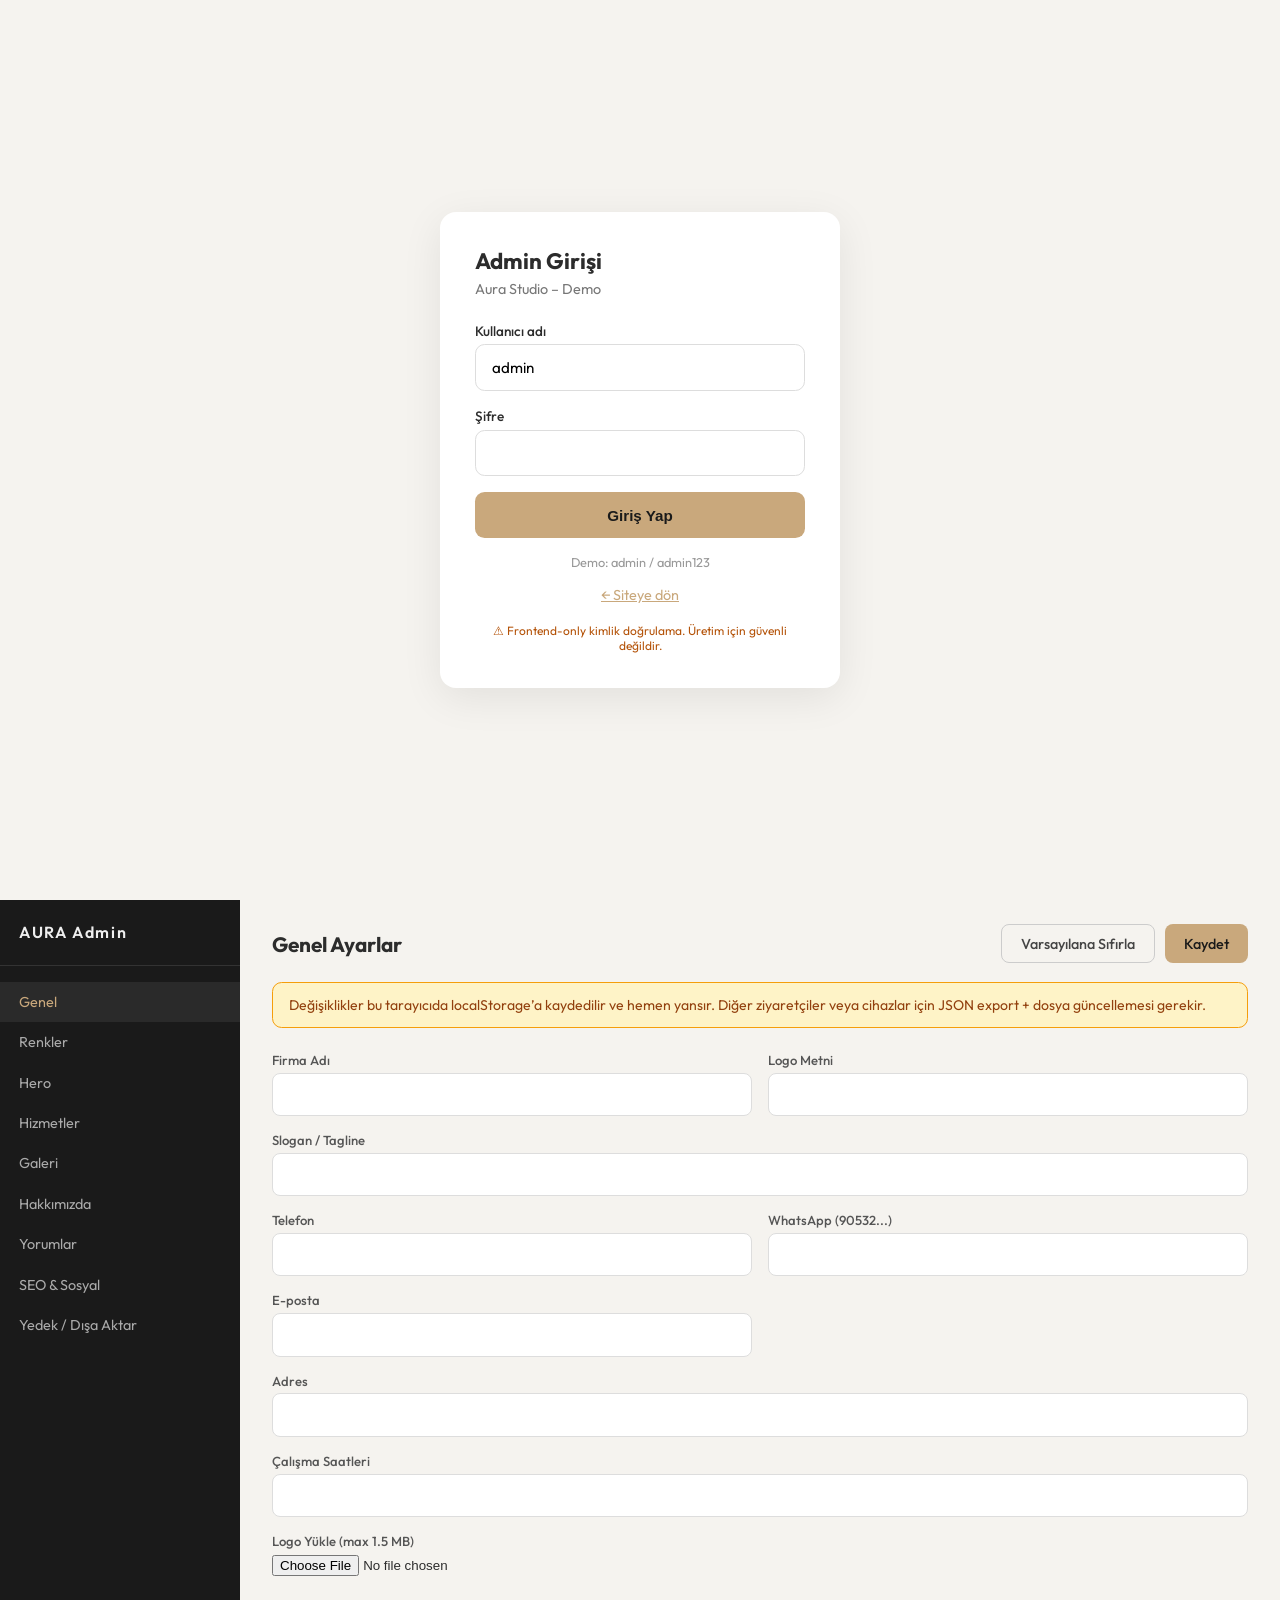
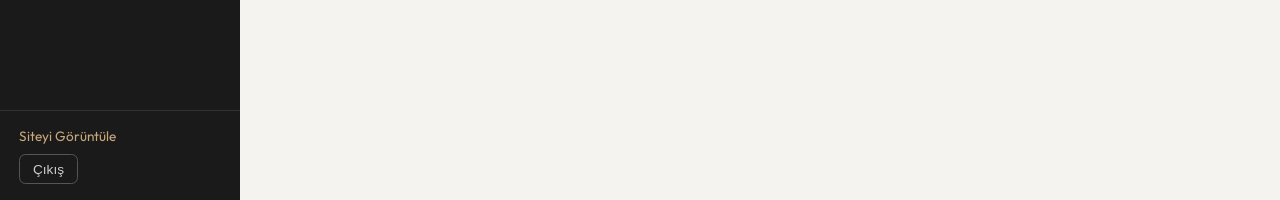
==== admin/index.html @ b30718fa "Initial: Modern beauty studio (blush/plum) + admin panel" ====
<!DOCTYPE html>
<html lang="tr">
<head>
  <meta charset="UTF-8">
  <meta name="viewport" content="width=device-width, initial-scale=1.0">
  <title>Admin | Aura Studio</title>
  <link href="https://fonts.googleapis.com/css2?family=Outfit:wght@400;500;600&display=swap" rel="stylesheet">
  <link rel="stylesheet" href="../assets/css/admin.css">
</head>
<body>
  <div id="login-screen" class="login-screen">
    <div class="login-box">
      <h1>Admin Girişi</h1>
      <p class="sub">Aura Studio – Demo</p>
      <div id="login-error" class="error" hidden></div>
      <form id="login-form">
        <label>Kullanıcı adı</label>
        <input type="text" id="login-user" value="admin" required>
        <label>Şifre</label>
        <input type="password" id="login-pass" required>
        <button type="submit">Giriş Yap</button>
      </form>
      <p class="hint">Demo: admin / admin123</p>
      <a href="../index.html" class="back-link">← Siteye dön</a>
      <p class="security-note">⚠ Frontend-only kimlik doğrulama. Üretim için güvenli değildir.</p>
    </div>
  </div>

  <div id="dashboard" class="dashboard" hidden>
    <aside class="sidebar">
      <div class="sidebar-brand">AURA Admin</div>
      <nav class="sidebar-nav">
        <button data-tab="general" class="active">Genel</button>
        <button data-tab="colors">Renkler</button>
        <button data-tab="hero">Hero</button>
        <button data-tab="services">Hizmetler</button>
        <button data-tab="gallery">Galeri</button>
        <button data-tab="about">Hakkımızda</button>
        <button data-tab="testimonials">Yorumlar</button>
        <button data-tab="seo">SEO & Sosyal</button>
        <button data-tab="backup">Yedek / Dışa Aktar</button>
      </nav>
      <div class="sidebar-footer">
        <a href="../index.html" target="_blank">Siteyi Görüntüle</a>
        <button id="btn-logout">Çıkış</button>
      </div>
    </aside>

    <main class="main">
      <header class="main-header">
        <h2 id="tab-title">Genel Ayarlar</h2>
        <div class="header-actions">
          <button id="btn-reset" class="btn-outline">Varsayılana Sıfırla</button>
          <button id="btn-save" class="btn-primary">Kaydet</button>
        </div>
      </header>

      <div class="notice">
        Değişiklikler bu tarayıcıda localStorage’a kaydedilir ve hemen yansır. Diğer ziyaretçiler veya cihazlar için JSON export + dosya güncellemesi gerekir.
      </div>

      <!-- GENERAL -->
      <section class="tab-panel active" data-panel="general">
        <div class="form-grid">
          <div class="field"><label>Firma Adı</label><input type="text" data-path="business.name"></div>
          <div class="field"><label>Logo Metni</label><input type="text" data-path="business.logoText"></div>
          <div class="field full"><label>Slogan / Tagline</label><input type="text" data-path="business.tagline"></div>
          <div class="field"><label>Telefon</label><input type="text" data-path="business.phone"></div>
          <div class="field"><label>WhatsApp (90532...)</label><input type="text" data-path="business.whatsapp"></div>
          <div class="field"><label>E-posta</label><input type="email" data-path="business.email"></div>
          <div class="field full"><label>Adres</label><input type="text" data-path="business.address"></div>
          <div class="field full"><label>Çalışma Saatleri</label><input type="text" data-path="business.hours"></div>
          <div class="field full">
            <label>Logo Yükle (max 1.5 MB)</label>
            <input type="file" id="logo-upload" accept="image/*">
            <div id="logo-preview" class="img-preview"></div>
          </div>
        </div>
      </section>

      <!-- COLORS -->
      <section class="tab-panel" data-panel="colors">
        <div class="presets">
          <button type="button" data-preset="elegant">Elegant Gold</button>
          <button type="button" data-preset="rose">Rose Champagne</button>
          <button type="button" data-preset="ivory">Pure Ivory</button>
        </div>
        <div class="form-grid colors-grid">
          <div class="field"><label>Primary</label><input type="color" data-path="colors.primary"></div>
          <div class="field"><label>Primary Dark</label><input type="color" data-path="colors.primaryDark"></div>
          <div class="field"><label>Secondary</label><input type="color" data-path="colors.secondary"></div>
          <div class="field"><label>Accent</label><input type="color" data-path="colors.accent"></div>
          <div class="field"><label>Text</label><input type="color" data-path="colors.text"></div>
          <div class="field"><label>Text Light</label><input type="color" data-path="colors.textLight"></div>
          <div class="field"><label>Background</label><input type="color" data-path="colors.bg"></div>
          <div class="field"><label>Dark</label><input type="color" data-path="colors.dark"></div>
        </div>
        <div class="live-preview" id="color-preview">
          <div class="preview-card">
            <span class="preview-label">Önizleme</span>
            <h3>Başlık Örneği</h3>
            <p>Bu metin seçilen renklerle görünür.</p>
            <button class="preview-btn">Buton</button>
          </div>
        </div>
      </section>

      <!-- HERO -->
      <section class="tab-panel" data-panel="hero">
        <div class="form-grid">
          <div class="field full"><label>Başlık</label><input type="text" data-path="hero.title"></div>
          <div class="field full"><label>Alt Yazı</label><textarea data-path="hero.subtitle" rows="3"></textarea></div>
          <div class="field"><label>Buton Metni</label><input type="text" data-path="hero.ctaText"></div>
          <div class="field"><label>Buton Linki</label><input type="text" data-path="hero.ctaLink"></div>
          <div class="field full">
            <label>Hero Görseli (URL veya yükle)</label>
            <input type="text" data-path="hero.image" placeholder="https://...">
            <input type="file" id="hero-upload" accept="image/*" style="margin-top:.5rem">
          </div>
        </div>
      </section>

      <!-- SERVICES -->
      <section class="tab-panel" data-panel="services">
        <div id="services-list"></div>
        <button type="button" id="add-service" class="btn-outline">+ Hizmet Ekle</button>
      </section>

      <!-- GALLERY -->
      <section class="tab-panel" data-panel="gallery">
        <div id="gallery-list"></div>
        <div class="field" style="margin-top:1rem">
          <label>Yeni görsel ekle (URL)</label>
          <div style="display:flex;gap:.5rem">
            <input type="text" id="new-gallery-url" placeholder="https://...">
            <button type="button" id="add-gallery" class="btn-primary">Ekle</button>
          </div>
          <input type="file" id="gallery-upload" accept="image/*" style="margin-top:.5rem">
        </div>
      </section>

      <!-- ABOUT -->
      <section class="tab-panel" data-panel="about">
        <div class="form-grid">
          <div class="field full"><label>Başlık</label><input type="text" data-path="about.title"></div>
          <div class="field full"><label>Metin</label><textarea data-path="about.text" rows="4"></textarea></div>
          <div class="field full"><label>Özellikler (her satır bir madde)</label><textarea id="about-features-text" rows="4"></textarea></div>
          <div class="field full"><label>Görsel URL</label><input type="text" data-path="about.image"></div>
        </div>
      </section>

      <!-- TESTIMONIALS -->
      <section class="tab-panel" data-panel="testimonials">
        <div id="testi-list"></div>
        <button type="button" id="add-testi" class="btn-outline">+ Yorum Ekle</button>
      </section>

      <!-- SEO -->
      <section class="tab-panel" data-panel="seo">
        <div class="form-grid">
          <div class="field full"><label>SEO Başlık</label><input type="text" data-path="seo.title"></div>
          <div class="field full"><label>SEO Açıklama</label><textarea data-path="seo.description" rows="2"></textarea></div>
          <div class="field"><label>Instagram URL</label><input type="text" data-path="business.social.instagram"></div>
          <div class="field"><label>Facebook URL</label><input type="text" data-path="business.social.facebook"></div>
          <div class="field"><label>TikTok URL</label><input type="text" data-path="business.social.tiktok"></div>
        </div>
      </section>

      <!-- BACKUP -->
      <section class="tab-panel" data-panel="backup">
        <p>Yapılandırmayı JSON olarak indir. Bu dosyayı başka bir cihazda import ederek aynı ayarları yükleyebilirsin.</p>
        <div style="display:flex;gap:1rem;margin:1.5rem 0;flex-wrap:wrap">
          <button type="button" id="btn-export" class="btn-primary">JSON Dışa Aktar</button>
          <label class="btn-outline" style="cursor:pointer">
            JSON İçe Aktar
            <input type="file" id="import-file" accept=".json" hidden>
          </label>
        </div>
        <div class="notice">
          <strong>Yayınlama notu:</strong> localStorage sadece bu tarayıcıda çalışır. Canlı site için JSON’u indirip geliştiriciye vererek defaults.js dosyasını güncellemesini isteyin veya sunucuya statik dosya olarak deploy edin.
        </div>
      </section>

      <div id="save-toast" class="toast" hidden>Kaydedildi ✓</div>
    </main>
  </div>

  <script src="../assets/js/defaults.js"></script>
  <script src="../assets/js/storage.js"></script>
  <script src="../assets/js/admin.js"></script>
</body>
</html>
---- assets/css/admin.css ----
* { box-sizing: border-box; margin: 0; padding: 0; }
body { font-family: 'Outfit', system-ui, sans-serif; background: #f5f3ef; color: #2c2c2c; min-height: 100vh; }

.login-screen {
  min-height: 100vh; display: flex; align-items: center; justify-content: center; padding: 1.5rem;
}
.login-box {
  background: #fff; border-radius: 1rem; padding: 2.2rem; width: 100%; max-width: 400px;
  box-shadow: 0 10px 40px rgba(0,0,0,.08);
}
.login-box h1 { font-size: 1.4rem; margin-bottom: .3rem; }
.sub { color: #777; font-size: .9rem; margin-bottom: 1.5rem; }
.login-box label { display: block; font-size: .85rem; font-weight: 500; margin-bottom: .3rem; }
.login-box input {
  width: 100%; padding: .8rem 1rem; border: 1px solid #ddd; border-radius: .6rem;
  margin-bottom: 1rem; font-family: inherit; font-size: .95rem;
}
.login-box button {
  width: 100%; padding: .9rem; background: #C9A87C; color: #1a1a1a; border: none;
  border-radius: .6rem; font-weight: 600; cursor: pointer; font-size: .95rem;
}
.error { background: #fee2e2; color: #991b1b; padding: .7rem; border-radius: .5rem; margin-bottom: 1rem; font-size: .9rem; }
.hint { text-align: center; font-size: .8rem; color: #999; margin-top: 1rem; }
.back-link { display: block; text-align: center; margin-top: 1rem; color: #C9A87C; font-size: .9rem; }
.security-note { font-size: .75rem; color: #b45309; margin-top: 1.2rem; text-align: center; }

.dashboard { display: flex; min-height: 100vh; }
.sidebar {
  width: 240px; background: #1a1a1a; color: #eee; display: flex; flex-direction: column; flex-shrink: 0;
}
.sidebar-brand { padding: 1.4rem 1.2rem; font-weight: 600; letter-spacing: .1em; border-bottom: 1px solid #333; }
.sidebar-nav { flex: 1; padding: 1rem 0; }
.sidebar-nav button {
  display: block; width: 100%; text-align: left; padding: .7rem 1.2rem;
  background: none; border: none; color: #aaa; font-family: inherit; font-size: .9rem; cursor: pointer;
}
.sidebar-nav button:hover, .sidebar-nav button.active { background: #2a2a2a; color: #C9A87C; }
.sidebar-footer { padding: 1rem 1.2rem; border-top: 1px solid #333; }
.sidebar-footer a { color: #C9A87C; font-size: .85rem; text-decoration: none; display: block; margin-bottom: .6rem; }
.sidebar-footer button { background: none; border: 1px solid #555; color: #ccc; padding: .4rem .8rem; border-radius: .4rem; cursor: pointer; font-size: .85rem; }

.main { flex: 1; padding: 1.5rem 2rem; overflow-y: auto; }
.main-header { display: flex; justify-content: space-between; align-items: center; margin-bottom: 1.2rem; flex-wrap: wrap; gap: .8rem; }
.main-header h2 { font-size: 1.3rem; }
.header-actions { display: flex; gap: .6rem; }
.btn-primary, .btn-outline {
  padding: .6rem 1.2rem; border-radius: .5rem; font-weight: 500; font-size: .9rem; cursor: pointer; border: none; font-family: inherit;
}
.btn-primary { background: #C9A87C; color: #1a1a1a; }
.btn-outline { background: transparent; border: 1px solid #ccc; color: #444; }

.notice {
  background: #fef3c7; border: 1px solid #f59e0b; color: #92400e;
  padding: .8rem 1rem; border-radius: .6rem; font-size: .88rem; margin-bottom: 1.5rem;
}

.tab-panel { display: none; }
.tab-panel.active { display: block; }

.form-grid { display: grid; grid-template-columns: 1fr 1fr; gap: 1rem; }
.field.full { grid-column: 1 / -1; }
.field label { display: block; font-size: .82rem; font-weight: 500; margin-bottom: .3rem; color: #555; }
.field input[type="text"], .field input[type="email"], .field input[type="color"], .field textarea, .field select {
  width: 100%; padding: .7rem .9rem; border: 1px solid #ddd; border-radius: .5rem; font-family: inherit; font-size: .92rem;
}
.field input[type="color"] { height: 42px; padding: .2rem; }
.colors-grid { grid-template-columns: repeat(auto-fit, minmax(140px, 1fr)); }

.presets { display: flex; gap: .5rem; margin-bottom: 1.2rem; flex-wrap: wrap; }
.presets button {
  padding: .45rem .9rem; border: 1px solid #ddd; border-radius: 999px; background: #fff;
  font-size: .85rem; cursor: pointer; font-family: inherit;
}
.presets button:hover { border-color: #C9A87C; }

.live-preview { margin-top: 1.5rem; }
.preview-card {
  background: var(--preview-bg, #FDFBF8); border: 1px solid #e8d5c4; border-radius: 1rem; padding: 1.5rem; max-width: 320px;
}
.preview-card h3 { color: var(--preview-text, #2c2c2c); margin: .5rem 0; }
.preview-card p { color: var(--preview-text-light, #6b6b6b); font-size: .9rem; }
.preview-btn {
  margin-top: .8rem; padding: .5rem 1.2rem; background: var(--preview-primary, #C9A87C);
  border: none; border-radius: 999px; color: #1a1a1a; font-weight: 500; cursor: default;
}
.preview-label { font-size: .75rem; text-transform: uppercase; letter-spacing: .1em; color: #999; }

.service-item, .gallery-item-admin, .testi-item {
  background: #fff; border: 1px solid #e5e5e5; border-radius: .75rem; padding: 1rem; margin-bottom: .8rem;
}
.service-item .row, .testi-item .row { display: grid; grid-template-columns: 1fr 1fr; gap: .6rem; }
.service-item .actions, .gallery-item-admin .actions, .testi-item .actions { margin-top: .6rem; display: flex; gap: .5rem; }
.service-item button, .gallery-item-admin button, .testi-item button {
  padding: .35rem .7rem; font-size: .8rem; border-radius: .4rem; border: 1px solid #ddd; background: #fff; cursor: pointer;
}
.service-item button.danger, .gallery-item-admin button.danger, .testi-item button.danger { color: #b91c1c; border-color: #fecaca; }

.img-preview img { max-height: 60px; margin-top: .5rem; border-radius: .4rem; }
.gallery-thumb { width: 80px; height: 60px; object-fit: cover; border-radius: .4rem; }

.toast {
  position: fixed; bottom: 1.5rem; right: 1.5rem; background: #166534; color: #fff;
  padding: .8rem 1.4rem; border-radius: .6rem; font-weight: 500; z-index: 100;
}

@media (max-width: 800px) {
  .dashboard { flex-direction: column; }
  .sidebar { width: 100%; }
  .sidebar-nav { display: flex; overflow-x: auto; padding: .5rem; }
  .sidebar-nav button { white-space: nowrap; }
  .form-grid { grid-template-columns: 1fr; }
  .main { padding: 1rem; }
}
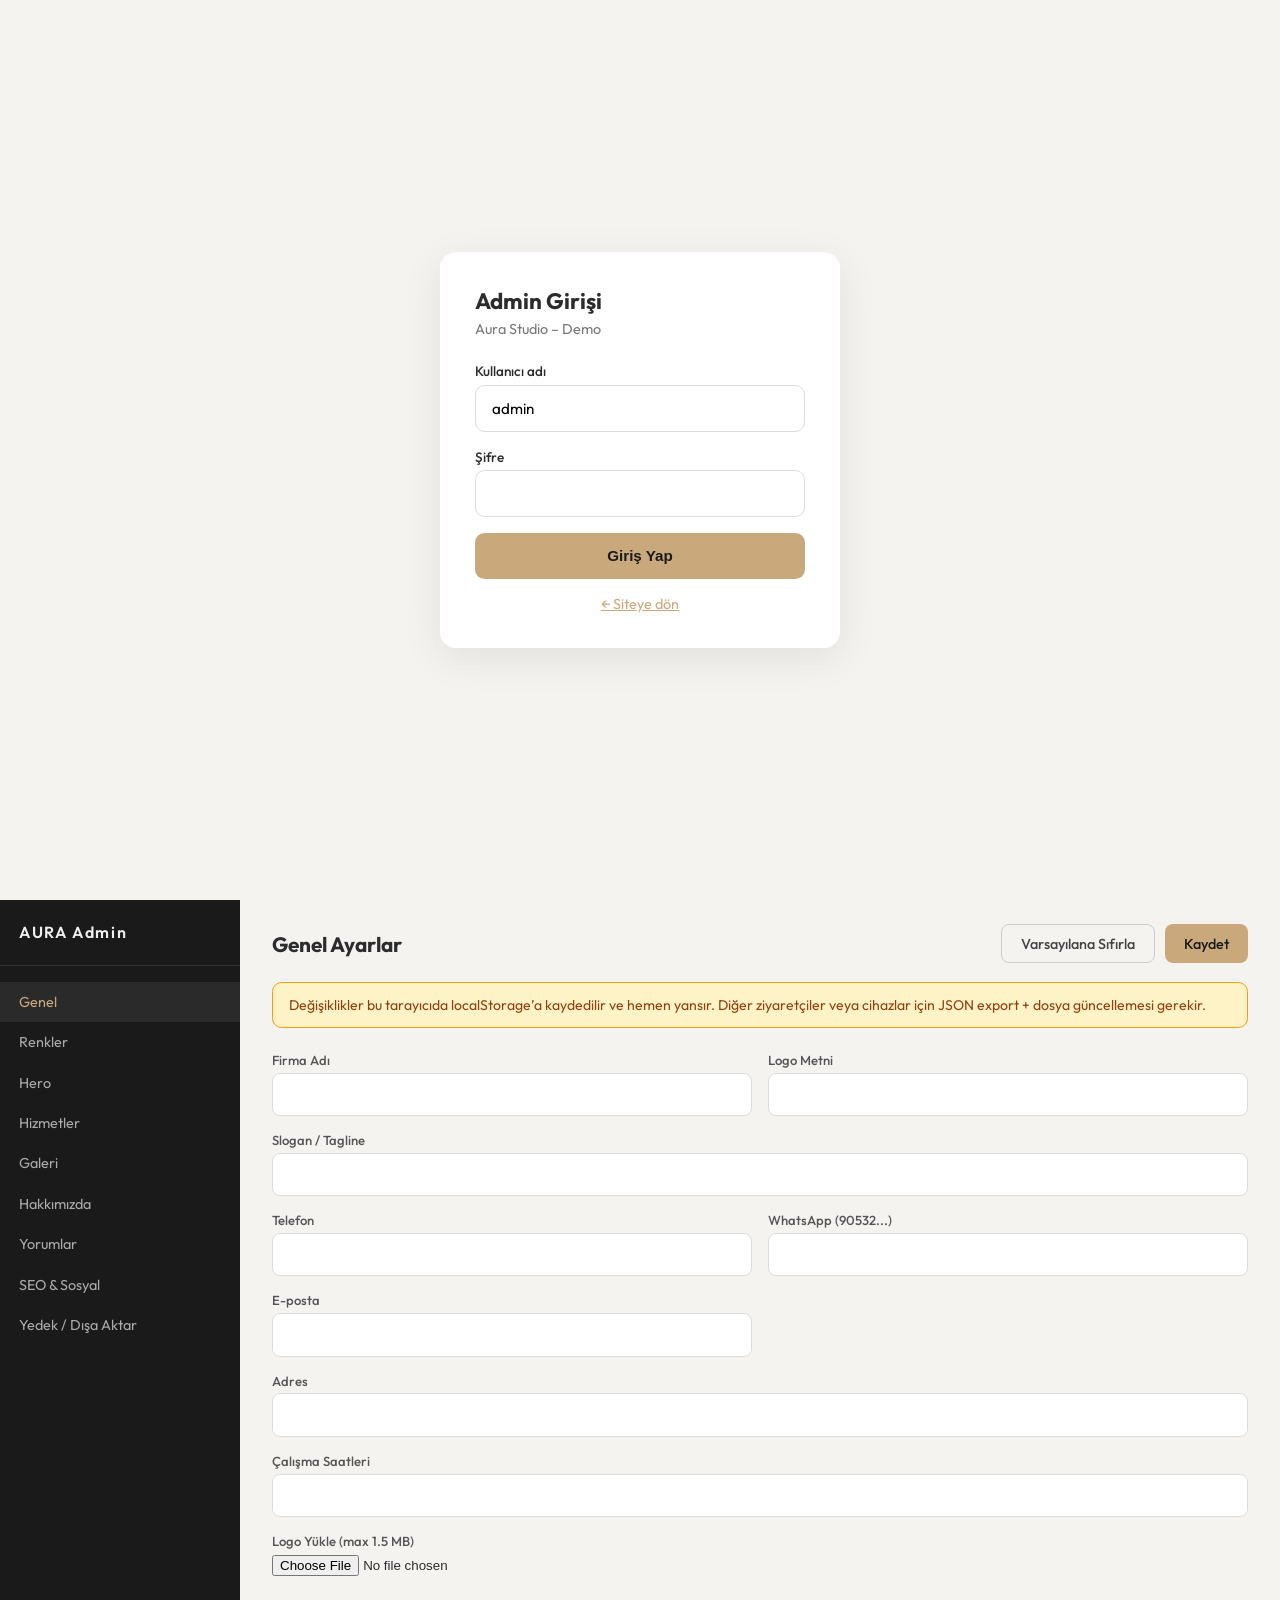
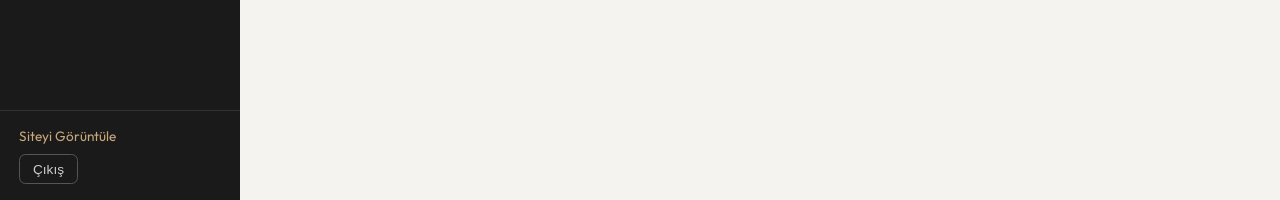
==== commit 2b63a0af: "Update content / admin" ====
--- a/admin/index.html
+++ b/admin/index.html
@@ -20,10 +20,8 @@
         <input type="password" id="login-pass" required>
         <button type="submit">Giriş Yap</button>
       </form>
-      <p class="hint">Demo: admin / admin123</p>
       <a href="../index.html" class="back-link">← Siteye dön</a>
-      <p class="security-note">⚠ Frontend-only kimlik doğrulama. Üretim için güvenli değildir.</p>
-    </div>
+      </div>
   </div>
 
   <div id="dashboard" class="dashboard" hidden>
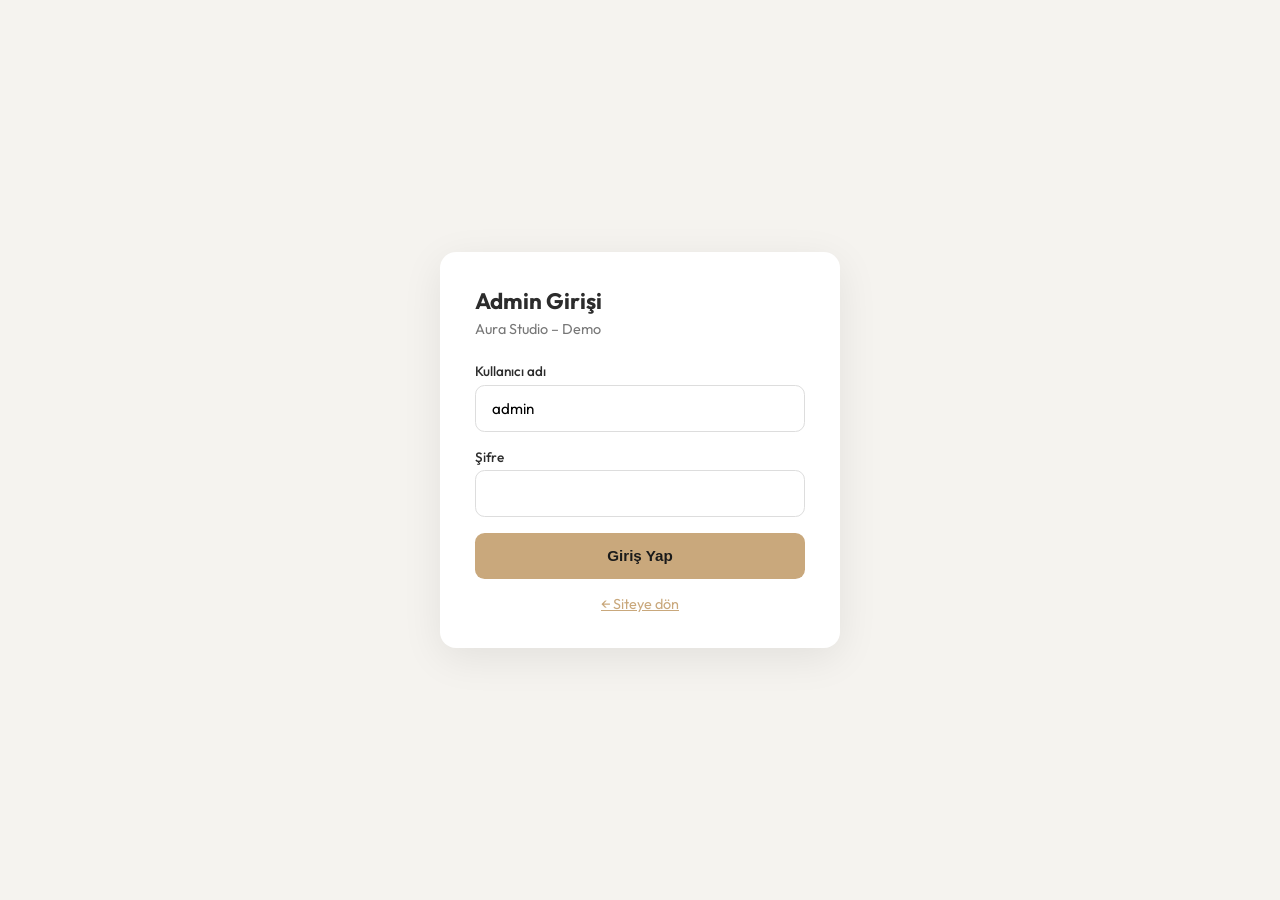
==== commit 85f00a1d: "Update content / admin" ====
--- a/admin/index.html
+++ b/admin/index.html
@@ -179,7 +179,7 @@
         </div>
       </section>
 
-      <div id="save-toast" class="toast" hidden>Kaydedildi ✓</div>
+      <div id="save-toast" class="toast" hidden>Kaydedildi</div>
     </main>
   </div>
 
--- a/assets/css/admin.css
+++ b/assets/css/admin.css
@@ -1,3 +1,4 @@
+[hidden] { display: none !important; }
 * { box-sizing: border-box; margin: 0; padding: 0; }
 body { font-family: 'Outfit', system-ui, sans-serif; background: #f5f3ef; color: #2c2c2c; min-height: 100vh; }
 
@@ -24,7 +25,8 @@
 .back-link { display: block; text-align: center; margin-top: 1rem; color: #C9A87C; font-size: .9rem; }
 .security-note { font-size: .75rem; color: #b45309; margin-top: 1.2rem; text-align: center; }
 
-.dashboard { display: flex; min-height: 100vh; }
+.dashboard { display: none; min-height: 100vh; }
+.dashboard.is-open, .dashboard:not([hidden]) { display: flex; }
 .sidebar {
   width: 240px; background: #1a1a1a; color: #eee; display: flex; flex-direction: column; flex-shrink: 0;
 }
